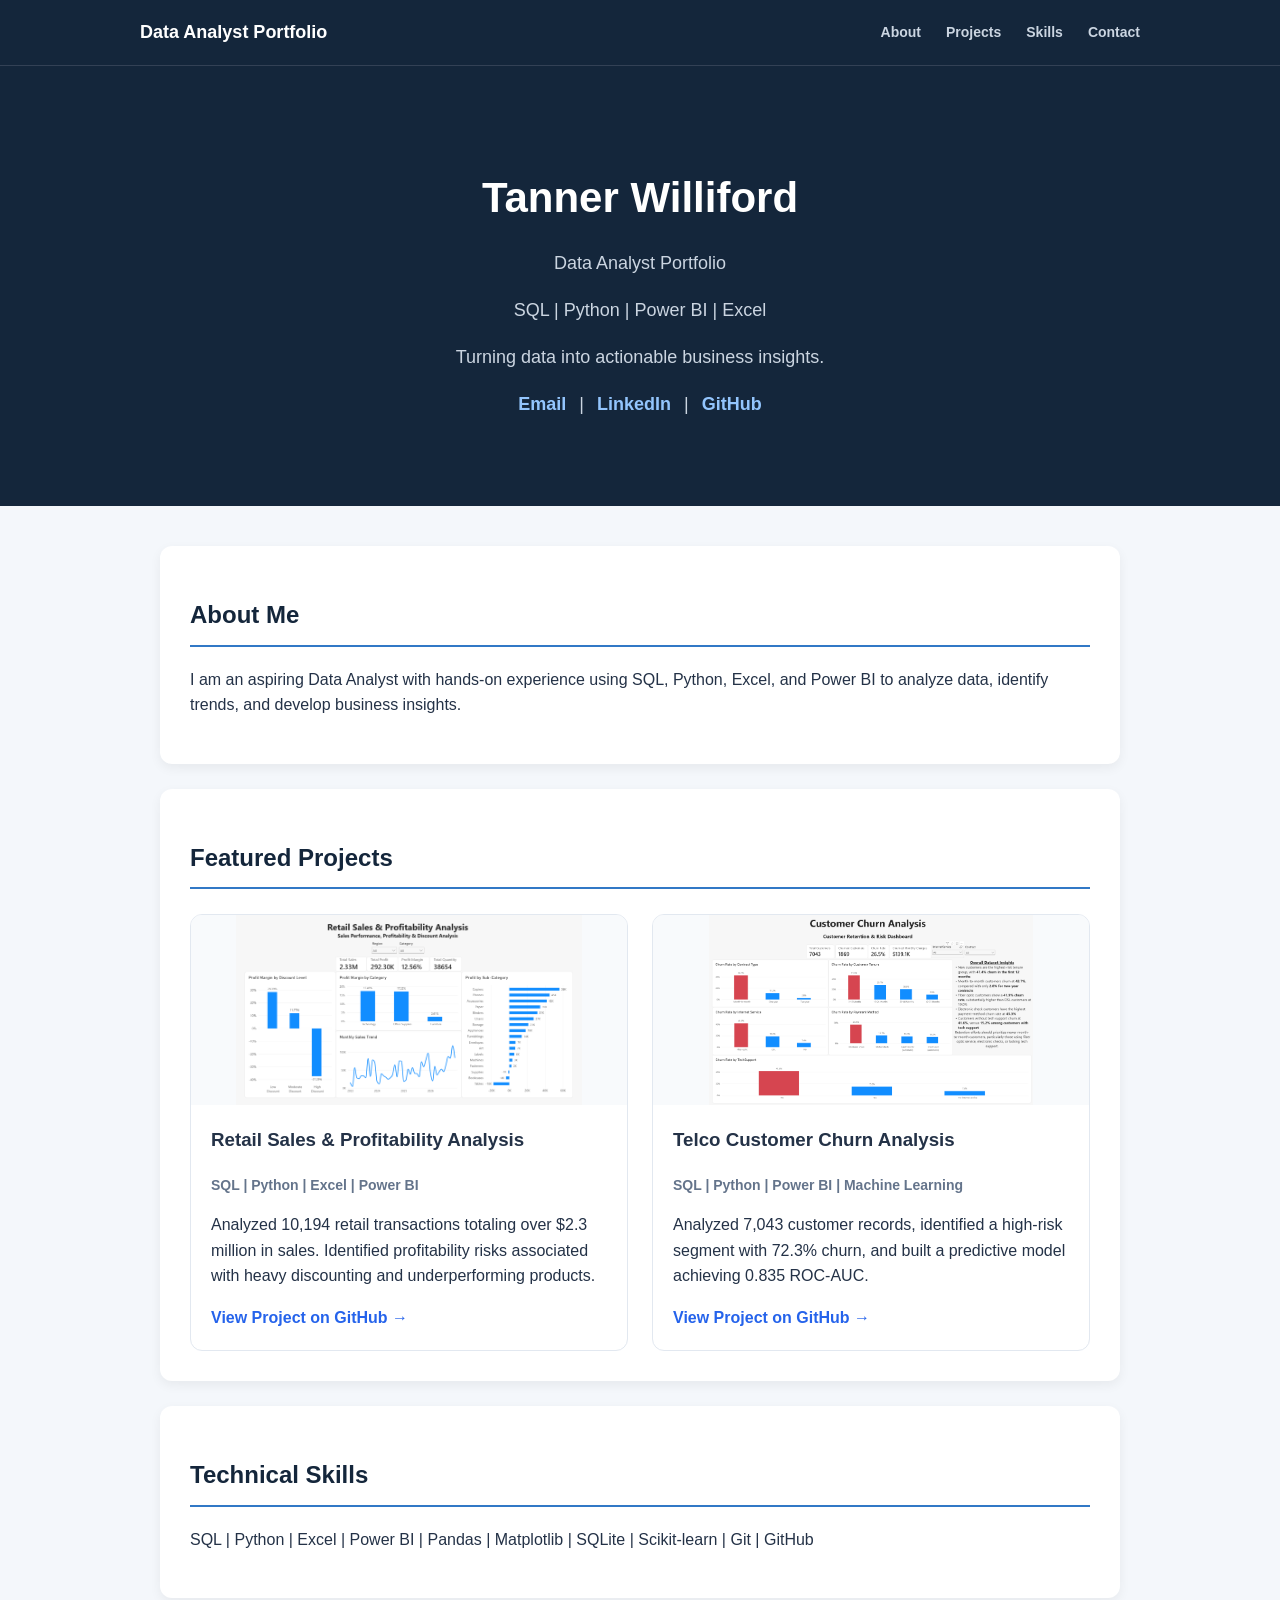
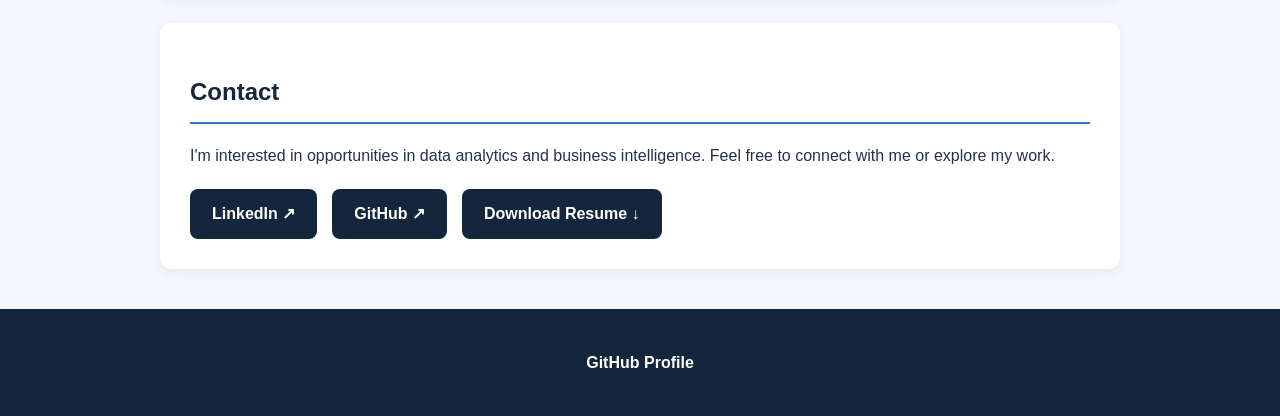
==== index.html @ f824fde1 "Build data analyst portfolio website" ====
<!DOCTYPE html>
<html lang="en">

<head>
    <meta charset="UTF-8">
    <meta name="viewport" content="width=device-width, initial-scale=1.0">
    <title>Data Analyst Portfolio</title>
    <link rel="stylesheet" href="style.css">
</head>

<body>

    <!-- Navigation Bar -->
    <nav class="navbar">
        <div class="nav-container">
            <a href="#" class="nav-logo">Data Analyst Portfolio</a>

            <div class="nav-links">
                <a href="#about">About</a>
                <a href="#projects">Projects</a>
                <a href="#skills">Skills</a>
                <a href="#contact">Contact</a>
            </div>
        </div>
    </nav>

    <!-- Header -->
    <header>
        <h1>Tanner Williford</h1>

        <p>Data Analyst Portfolio</p>

        <p>SQL | Python | Power BI | Excel</p>

        <p>Turning data into actionable business insights.</p>

        <p>
            <a href="mailto:TannerWilliford2@pm.me">Email</a> |
            <a href="https://www.linkedin.com/in/tanner-williford-677b892a9/"
                target="_blank" rel="noopener noreferrer">LinkedIn</a> |
            <a href="https://github.com/tanmanwill"
                target="_blank" rel="noopener noreferrer">GitHub</a>
        </p>
    </header>


    <main>

        <!-- About Me -->
        <section id="about">
            <h2>About Me</h2>
            <p>
                I am an aspiring Data Analyst with hands-on experience
                using SQL, Python, Excel, and Power BI to analyze data,
                identify trends, and develop business insights.
            </p>
        </section>

        <!-- Featured Projects -->
        <section id="projects">
            <h2>Featured Projects</h2>

            <div class="projects-grid">

                <!-- Retail Sales Project -->
                <article class="project-card">
                    <img
                        src="images/retail_dashboard.PNG"
                        alt="Retail Sales and Profitability Power BI Dashboard"
                    >

                    <div class="project-content">
                        <h3>Retail Sales &amp; Profitability Analysis</h3>

                        <p class="project-tools">
                            SQL | Python | Excel | Power BI
                        </p>

                        <p>
                            Analyzed 10,194 retail transactions totaling
                            over $2.3 million in sales. Identified
                            profitability risks associated with heavy
                            discounting and underperforming products.
                        </p>

                        <a
                            href="https://github.com/tanmanwill/Retail-Sales-Profitability-Analysis"
                            target="_blank"
                            rel="noopener noreferrer"
                        >
                            View Project on GitHub &rarr;
                        </a>
                    </div>
                </article>

                <!-- Customer Churn Project -->
                <article class="project-card">
                    <img
                        src="images/churn_dashboard.PNG"
                        alt="Telco Customer Churn Power BI Dashboard"
                    >

                    <div class="project-content">
                        <h3>Telco Customer Churn Analysis</h3>

                        <p class="project-tools">
                            SQL | Python | Power BI | Machine Learning
                        </p>

                        <p>
                            Analyzed 7,043 customer records, identified
                            a high-risk segment with 72.3% churn, and
                            built a predictive model achieving
                            0.835 ROC-AUC.
                        </p>

                        <a
                            href="https://github.com/tanmanwill/Telco-Customer-Churn_Analysis"
                            target="_blank"
                            rel="noopener noreferrer"
                        >
                            View Project on GitHub &rarr;
                        </a>
                    </div>
                </article>

            </div>
        </section>

        <!-- Technical Skills -->
        <section id="skills">
            <h2>Technical Skills</h2>

            <p>
                SQL | Python | Excel | Power BI | Pandas |
                Matplotlib | SQLite | Scikit-learn | Git | GitHub
            </p>
        </section>
      
        <!-- Contact -->
        <section id="contact">
            <h2>Contact</h2>

            <p>
                I'm interested in opportunities in data analytics
                and business intelligence. Feel free to connect
                with me or explore my work.
            </p>

            <div class="contact-links">
                <a href="https://www.linkedin.com/in/tanner-williford-677b892a9/"
                target="_blank"
                rel="noopener noreferrer">
                    LinkedIn ↗
                </a>

                <a href="https://github.com/tanmanwill"
                target="_blank"
                rel="noopener noreferrer">
                    GitHub ↗
                </a>

                <a href="resume/Tanner_Williford_Resume.pdf"
                target="_blank"
                rel="noopener noreferrer">
                    Download Resume ↓
                </a>

            </div>
        </section>

    </main>

    <!-- Footer -->
    <footer>
        <p>
            <a href="https://github.com/tanmanwill">
                GitHub Profile
            </a>
        </p>
    </footer>

</body>
</html>
---- style.css ----
/* General page styling */
* {
    box-sizing: border-box;
}

body {
    margin: 0;
    font-family: Arial, sans-serif;
    background-color: #f4f7fb;
    color: #243247;
    line-height: 1.6;
}

/* Header */
header {
    background-color: #14263b;
    color: white;
    text-align: center;
    padding: 70px 20px;
}

header h1 {
    font-size: 42px;
    margin-bottom: 10px;
}

header p {
    font-size: 18px;
    color: #cbd5e1;
}

/* Main content */
main {
    max-width: 1000px;
    margin: 40px auto;
    padding: 0 20px;
}

section {
    background-color: white;
    padding: 30px;
    margin-bottom: 25px;
    border-radius: 12px;
    box-shadow: 0 4px 12px rgba(0, 0, 0, 0.06);
}

h2 {
    color: #14263b;
    border-bottom: 2px solid #3178c6;
    padding-bottom: 10px;
}

/* Links */
a {
    color: #2563eb;
    text-decoration: none;
    font-weight: bold;
}

a:hover {
    text-decoration: underline;
}

/* Project headings */
h3 {
    margin-top: 25px;
    color: #243247;
}

/* Footer */
footer {
    background-color: #14263b;
    text-align: center;
    padding: 25px;
}

footer a {
    color: white;
}

/* Mobile responsiveness */
@media (max-width: 600px) {
    header h1 {
        font-size: 30px;
    }

    header {
        padding: 45px 20px;
    }

    section {
        padding: 20px;
    }
}


/* Featured project cards */
.projects-grid {
    display: grid;
    grid-template-columns: repeat(2, minmax(0, 1fr));
    gap: 24px;
    margin-top: 25px;
}

.project-card {
    border: 1px solid #e2e8f0;
    border-radius: 12px;
    overflow: hidden;
    background: #ffffff;
    transition: transform 0.2s, box-shadow 0.2s;
}

.project-card:hover {
    transform: translateY(-4px);
    box-shadow: 0 8px 20px rgba(0, 0, 0, 0.1);
}

.project-card img {
    display: block;
    width: 100%;
    height: 190px;
    object-fit: contain;
    background: #f8fafc;
}

.project-content {
    padding: 20px;
}

.project-content h3 {
    margin-top: 0;
}

.project-tools {
    color: #64748b;
    font-size: 14px;
    font-weight: bold;
}

@media (max-width: 700px) {
    .projects-grid {
        grid-template-columns: 1fr;
    }
}


/* Navigation bar */
.navbar {
    background-color: #14263b;
    padding: 18px 20px;
    border-bottom: 1px solid #334155;
}

.nav-container {
    max-width: 1000px;
    margin: 0 auto;
    display: flex;
    justify-content: space-between;
    align-items: center;
    gap: 20px;
}

.nav-logo {
    color: white;
    font-size: 18px;
    font-weight: bold;
}

.nav-links {
    display: flex;
    gap: 25px;
}

.nav-links a {
    color: #cbd5e1;
    font-size: 14px;
}

.nav-links a:hover {
    color: white;
}

html {
    scroll-behavior: smooth;
}

/* Mobile navigation */
@media (max-width: 600px) {
    .nav-container {
        flex-direction: column;
    }

    .nav-links {
        flex-wrap: wrap;
        justify-content: center;
        gap: 15px;
    }
}


/* Contact links */
.contact-links {
    display: flex;
    flex-wrap: wrap;
    gap: 15px;
    margin-top: 20px;
}

.contact-links a {
    display: inline-block;
    background-color: #14263b;
    color: white;
    padding: 12px 22px;
    border-radius: 8px;
    transition: background-color 0.2s;
}

.contact-links a:hover {
    background-color: #2563eb;
    text-decoration: none;
}

/* Header links */
header a {
    color: #93c5fd;
    margin: 0 8px;
}

header a:hover {
    color: white;
}
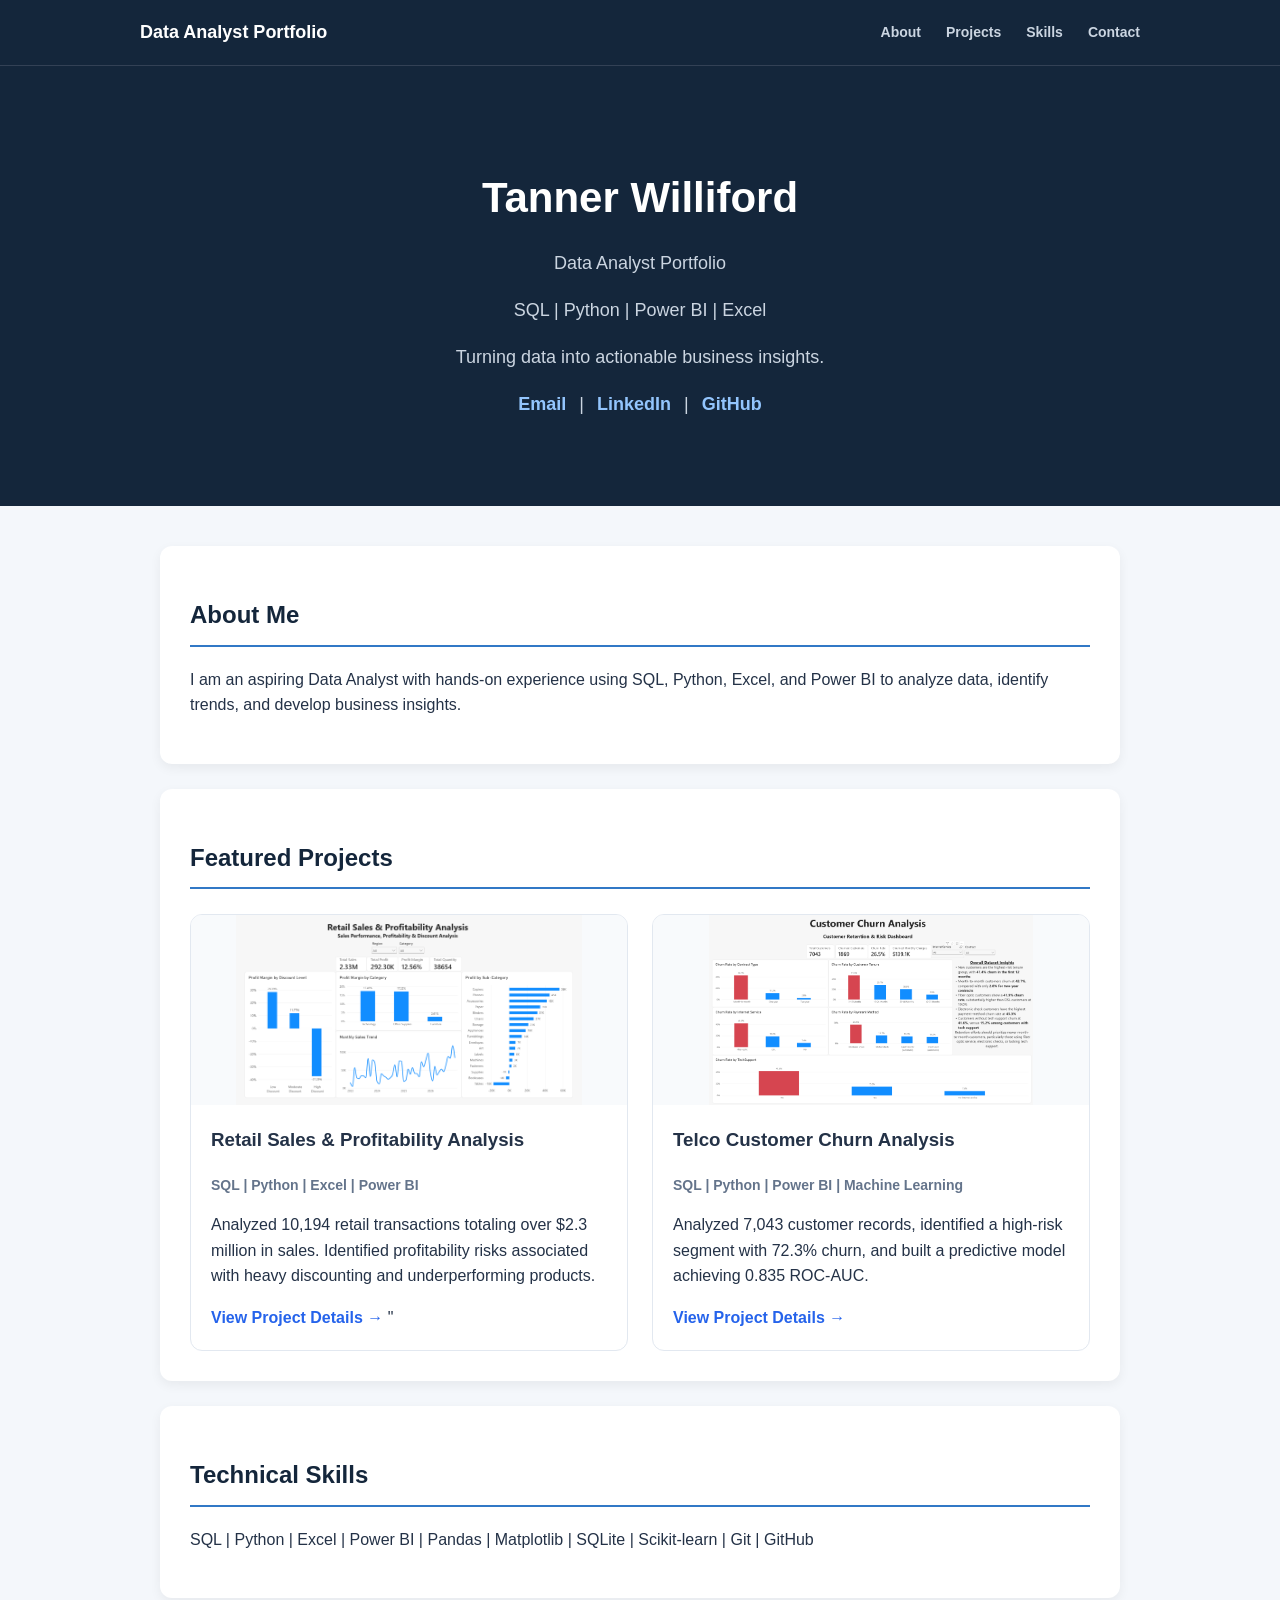
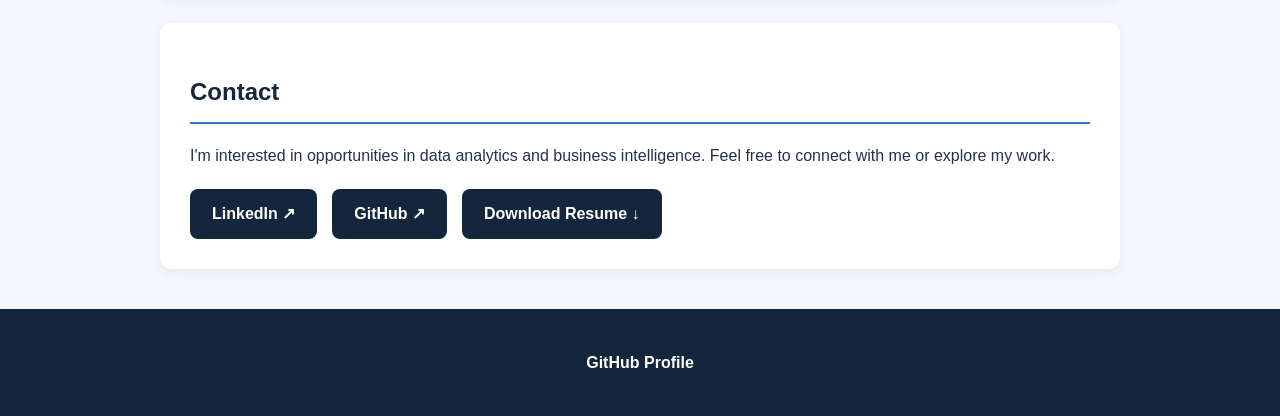
==== commit 49a91707: "Add detatiled analytics project pages" ====
--- a/index.html
+++ b/index.html
@@ -85,12 +85,9 @@
                         </p>
 
                         <a
-                            href="https://github.com/tanmanwill/Retail-Sales-Profitability-Analysis"
-                            target="_blank"
-                            rel="noopener noreferrer"
-                        >
-                            View Project on GitHub &rarr;
-                        </a>
+                            href="projects/retail-sales.html">
+                            View Project Details &rarr;
+                        </a>"
                     </div>
                 </article>
 
@@ -116,11 +113,8 @@
                         </p>
 
                         <a
-                            href="https://github.com/tanmanwill/Telco-Customer-Churn_Analysis"
-                            target="_blank"
-                            rel="noopener noreferrer"
-                        >
-                            View Project on GitHub &rarr;
+                            href="projects/telco-churn.html">
+                            View Project Details &rarr;
                         </a>
                     </div>
                 </article>
--- a/style.css
+++ b/style.css
@@ -229,4 +229,15 @@
 
 header a:hover {
     color: white;
-}+}
+
+
+/* Project detail page dashboard */
+.dashboard-image {
+    display: block;
+    width: 100%;
+    height: auto;
+    border-radius: 10px;
+    border: 1px solid #e2e8f0;
+    margin-top: 20px;
+}
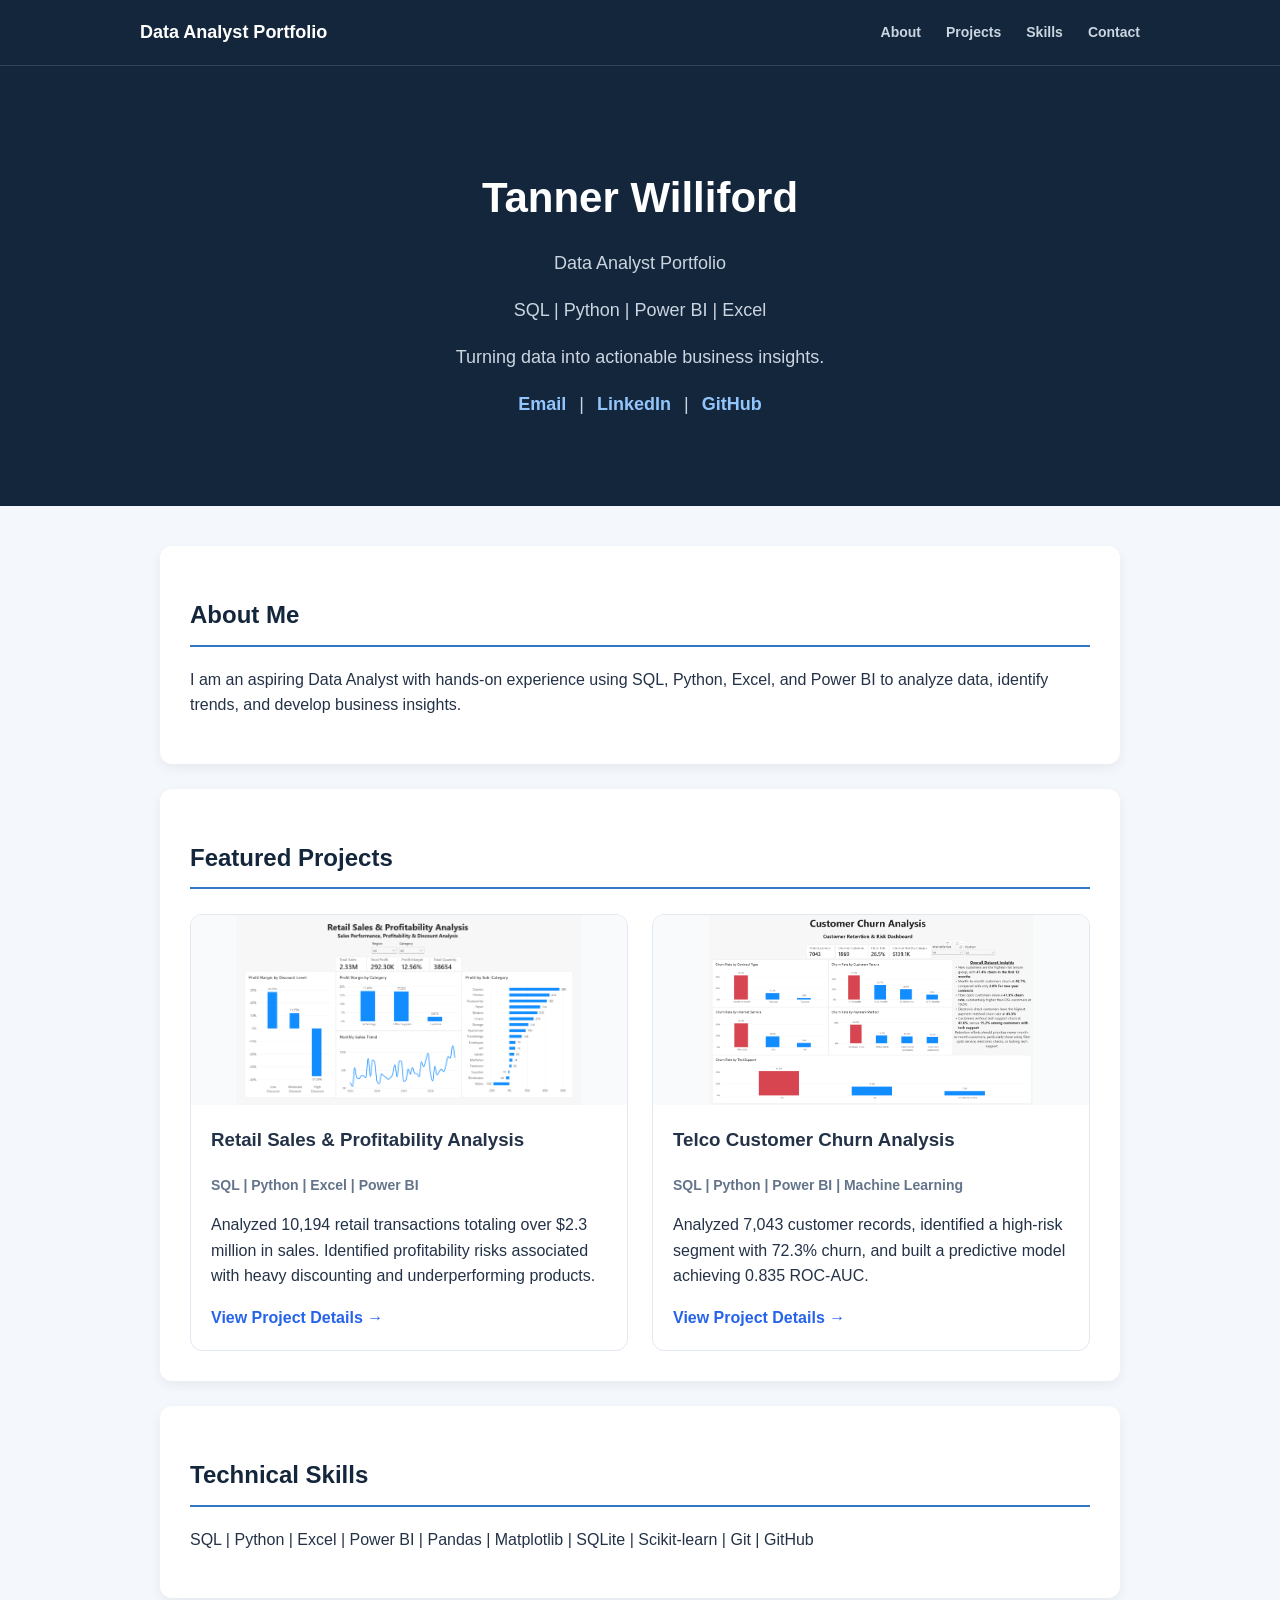
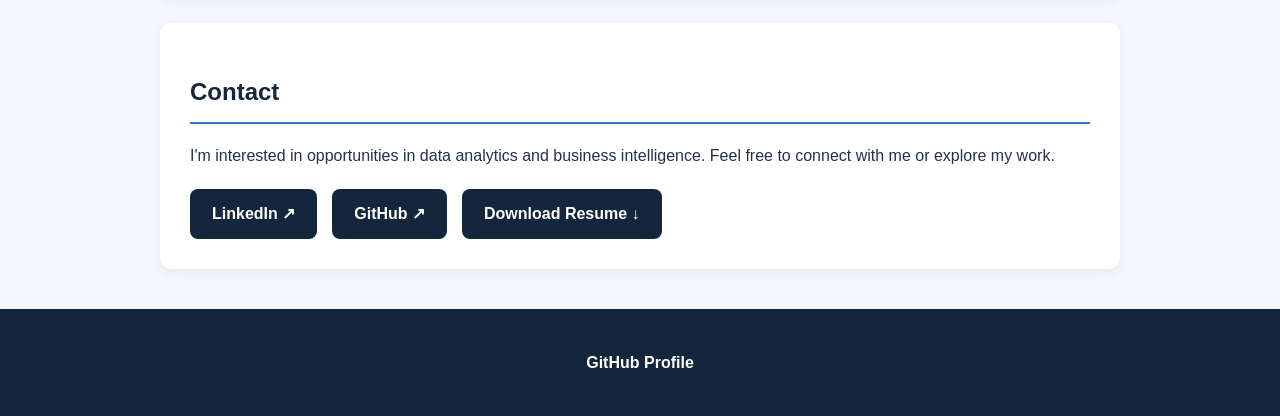
==== commit a7a1b40b: "Fixed project dashboard image sizing" ====
--- a/index.html
+++ b/index.html
@@ -87,7 +87,7 @@
                         <a
                             href="projects/retail-sales.html">
                             View Project Details &rarr;
-                        </a>"
+                        </a>
                     </div>
                 </article>
 
--- a/style.css
+++ b/style.css
@@ -236,8 +236,12 @@
 .dashboard-image {
     display: block;
     width: 100%;
+    max-width: 100%;
     height: auto;
+    object-fit: contain;
+    box-sizing: border-box;
     border-radius: 10px;
     border: 1px solid #e2e8f0;
-    margin-top: 20px;
-}
+    margin: 20px auto 0;
+}
+
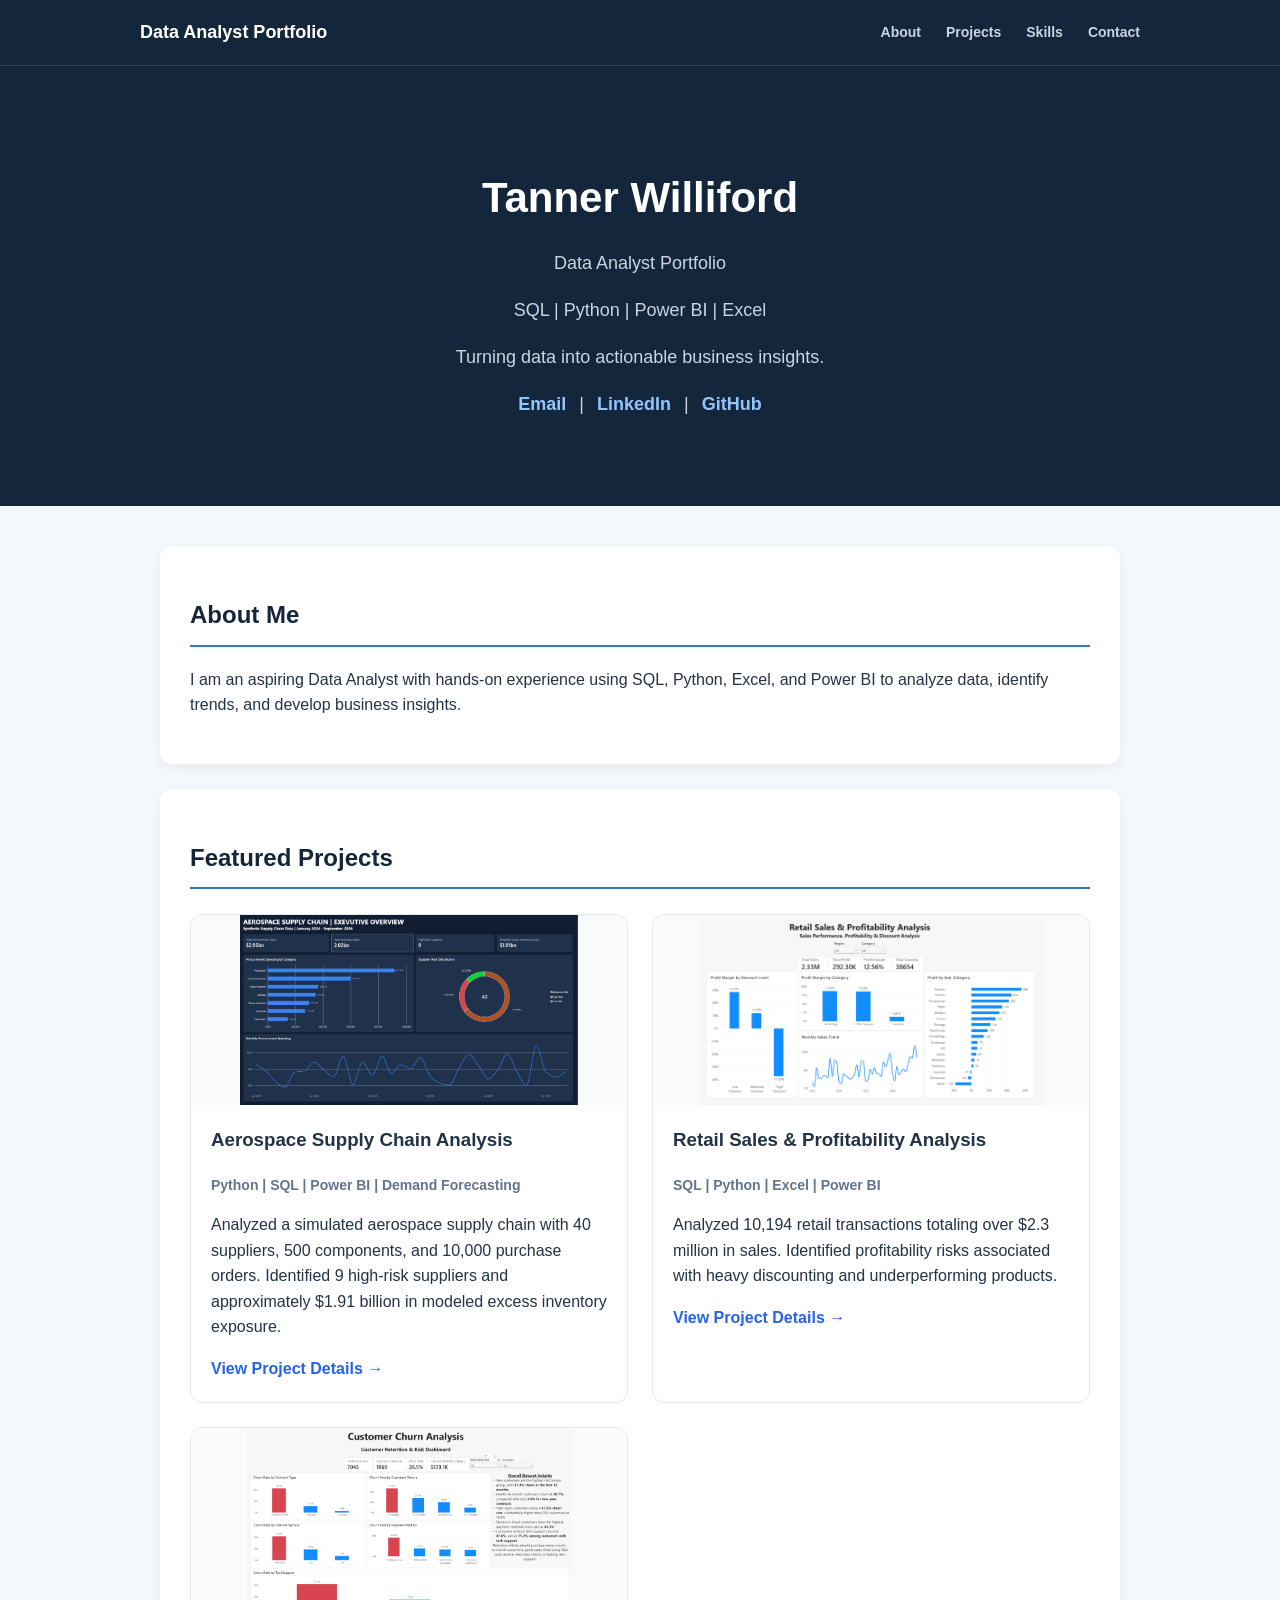
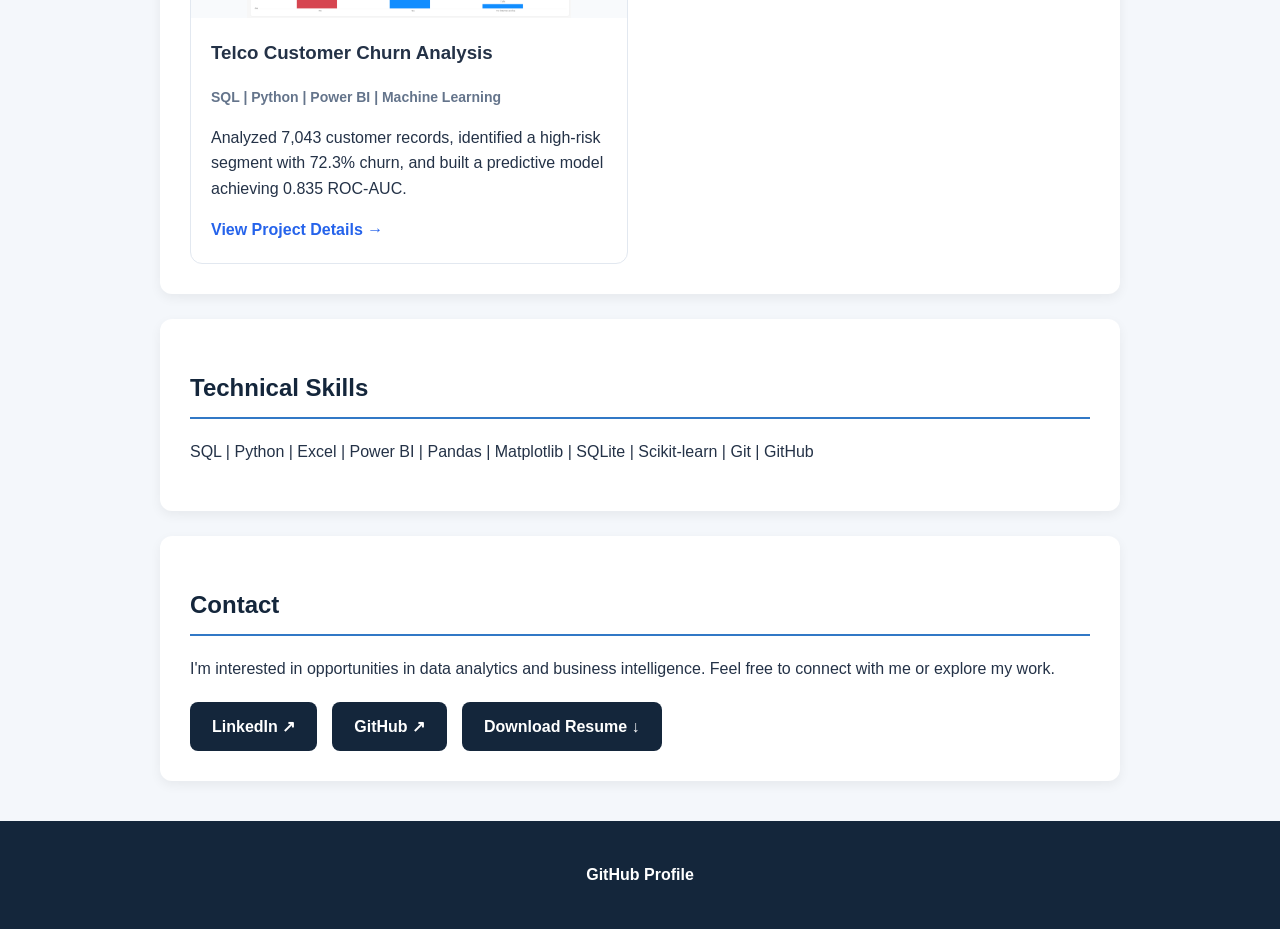
==== commit ffd50008: "Added Aerospace Supply Chain Analysis to portfolio" ====
--- a/index.html
+++ b/index.html
@@ -1,4 +1,3 @@
-
 <!DOCTYPE html>
 <html lang="en">
 
@@ -57,11 +56,41 @@
             </p>
         </section>
 
+       
         <!-- Featured Projects -->
         <section id="projects">
             <h2>Featured Projects</h2>
 
             <div class="projects-grid">
+
+                <!-- Aerospace Supply Chain Project -->
+                <article class="project-card">
+                    <img
+                        src="images/aerospace_executive_overview.png"
+                        alt="Aerospace Supply Chain Power BI Dashboard"
+                    >
+
+                    <div class="project-content">
+                        <h3>Aerospace Supply Chain Analysis</h3>
+
+                        <p class="project-tools">
+                            Python | SQL | Power BI | Demand Forecasting
+                        </p>
+
+                        <p>
+                            Analyzed a simulated aerospace supply chain
+                            with 40 suppliers, 500 components, and
+                            10,000 purchase orders. Identified
+                            9 high-risk suppliers and approximately
+                            $1.91 billion in modeled excess
+                            inventory exposure.
+                        </p>
+
+                        <a href="projects/aerospace-supply-chain.html">
+                            View Project Details &rarr;
+                        </a>
+                    </div>
+                </article>
 
                 <!-- Retail Sales Project -->
                 <article class="project-card">
@@ -84,8 +113,7 @@
                             discounting and underperforming products.
                         </p>
 
-                        <a
-                            href="projects/retail-sales.html">
+                        <a href="projects/retail-sales.html">
                             View Project Details &rarr;
                         </a>
                     </div>
@@ -112,8 +140,7 @@
                             0.835 ROC-AUC.
                         </p>
 
-                        <a
-                            href="projects/telco-churn.html">
+                        <a href="projects/telco-churn.html">
                             View Project Details &rarr;
                         </a>
                     </div>
@@ -121,6 +148,7 @@
 
             </div>
         </section>
+
 
         <!-- Technical Skills -->
         <section id="skills">
--- a/style.css
+++ b/style.css
@@ -245,3 +245,18 @@
     margin: 20px auto 0;
 }
 
+
+/* Force dashboard screenshots to fit inside their sections */
+section img.dashboard-image {
+    display: block;
+    width: 100%;
+    max-width: 100%;
+    height: auto;
+    box-sizing: border-box;
+    object-fit: contain;
+}
+
+section {
+    min-width: 0;
+    overflow-wrap: break-word;
+}
